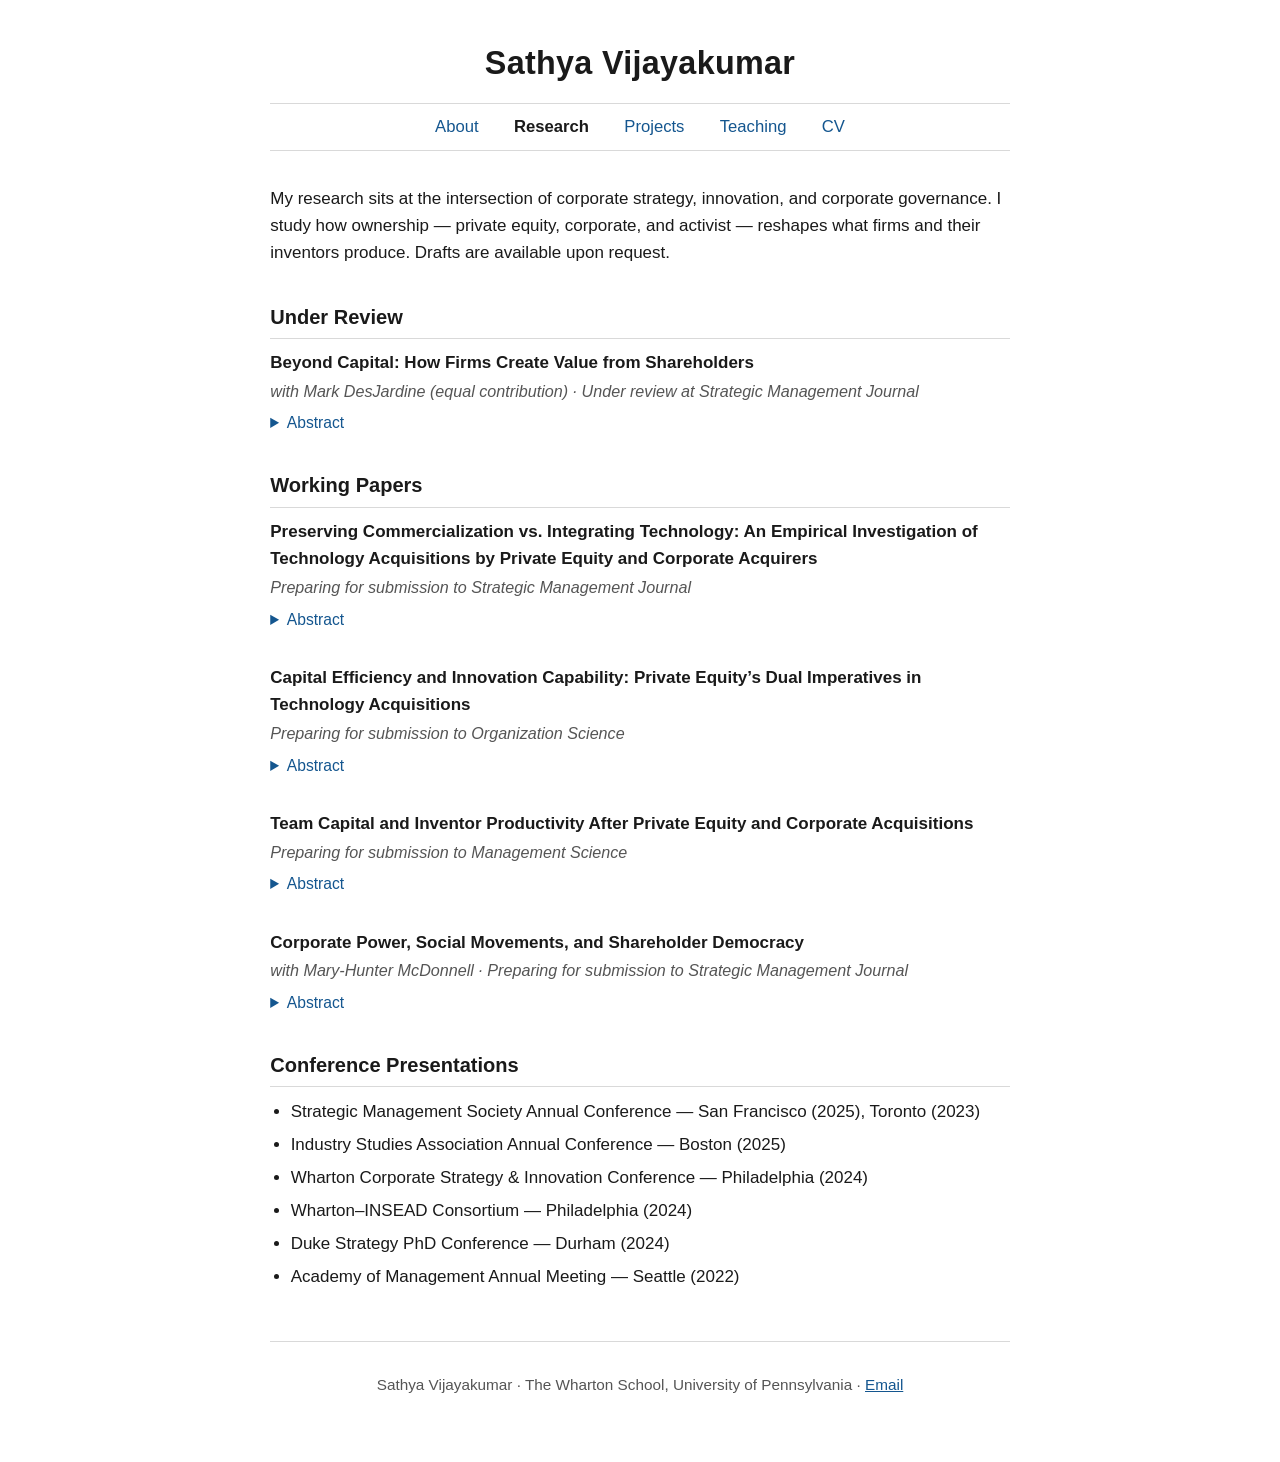
==== research.html @ 431ec49b "Initial site: about, research, projects, teaching, CV Co-Authored-By: Claude Fable 5 <noreply@anthro" ====
<!DOCTYPE html>
<html lang="en">
<head>
  <meta charset="utf-8">
  <meta name="viewport" content="width=device-width, initial-scale=1">
  <title>Research — Sathya Vijayakumar</title>
  <meta name="description" content="Research by Sathya Vijayakumar: private equity, corporate acquirers, technology acquisitions, innovation, and shareholder activism.">
  <link rel="icon" href="data:image/svg+xml,<svg xmlns='http://www.w3.org/2000/svg' viewBox='0 0 100 100'><rect width='100' height='100' rx='14' fill='%2314568f'/><text x='50' y='68' font-size='48' font-family='Arial' font-weight='bold' fill='white' text-anchor='middle'>SV</text></svg>">
  <link rel="stylesheet" href="style.css">
</head>
<body>
<div class="container">

  <header class="site-header">
    <div class="site-name"><a href="index.html">Sathya Vijayakumar</a></div>
    <nav class="site-nav">
      <a href="index.html">About</a>
      <a href="research.html" class="active">Research</a>
      <a href="projects.html">Projects</a>
      <a href="teaching.html">Teaching</a>
      <a href="cv.html">CV</a>
    </nav>
  </header>

  <main>
    <p>My research sits at the intersection of corporate strategy, innovation, and corporate
    governance. I study how ownership &mdash; private equity, corporate, and activist &mdash;
    reshapes what firms and their inventors produce. Drafts are available upon request.</p>

    <h2>Under Review</h2>

    <div class="paper">
      <div class="paper-title">Beyond Capital: How Firms Create Value from Shareholders</div>
      <div class="paper-meta">with Mark DesJardine (equal contribution) &middot; Under review at <em>Strategic Management Journal</em></div>
      <details class="abstract-toggle">
        <summary>Abstract</summary>
        <p>Research on ownership largely treats shareholders as exogenous claimants on firm
        value, emphasizing how firms create value for shareholders rather than through them.
        Yet, in practice, managers influence who owns their firms and how much value they can
        realize from their shareholders. We develop a theory that reconceptualizes
        shareholders as sources of competitive advantage. Central to our theory is owner
        selection capability, which enables firms to identify shareholders whose competencies
        complement organizational needs. Exercising this capability allows firms to generate
        three advantages from owners: resource advantages (enhancing internal capabilities),
        brokerage advantages (bridging industry and geographic boundaries), and stakeholder
        advantages (influencing non-market actors). We aggregate these advantages to quantify
        the incremental value shareholders can contribute beyond capital depending on their
        configuration.</p>
      </details>
    </div>

    <h2>Working Papers</h2>

    <div class="paper">
      <div class="paper-title">Preserving Commercialization vs. Integrating Technology: An Empirical Investigation of Technology Acquisitions by Private Equity and Corporate Acquirers</div>
      <div class="paper-meta">Preparing for submission to <em>Strategic Management Journal</em></div>
      <details class="abstract-toggle">
        <summary>Abstract</summary>
        <p>This study examines how acquirer type shapes innovation at acquired technology
        firms, comparing private equity (PE) and corporate acquirers within a common
        framework. Because PE acquirers are financial owners that lack the complementary
        assets that corporate acquirers use to integrate a target, I argue that the two
        should select and reshape targets in different ways. Studying 375 PE and 2,803
        corporate acquisitions of U.S. technology firms from 1990 to 2022, I find that PE
        acquirers select older, more commercially established targets while corporate
        acquirers select younger, more technically accomplished ones. After the deal,
        corporate-acquired targets decline across all innovation dimensions, whereas
        PE-acquired targets preserve their commercial output and reduce technical output far
        less. The dimensions on which each acquirer selects are the dimensions it reshapes.
        Acquirer type is thus a first-order determinant of target innovation, and selection
        and post-acquisition outcomes are two views of a single strategic logic.</p>
      </details>
    </div>

    <div class="paper">
      <div class="paper-title">Capital Efficiency and Innovation Capability: Private Equity&rsquo;s Dual Imperatives in Technology Acquisitions</div>
      <div class="paper-meta">Preparing for submission to <em>Organization Science</em></div>
      <details class="abstract-toggle">
        <summary>Abstract</summary>
        <p>Private equity has become an increasingly active player in technology acquisitions
        in recent years, yet most prior scholarship has focused on the effects of corporate
        acquirer ownership on performance and innovation outcomes. As a result, research
        provides little guidance on how technology firms should choose between the two
        acquirer types. To remedy this gap, I construct a panel data set of acquisitions in
        the chemical, biopharmaceutical, and medical device industries between 1990 and 2019,
        tracked yearly through 2022. I argue that, unlike corporate acquirers, private equity
        owners must navigate a tension between deploying capital efficiently and maintaining
        the target&rsquo;s capacity to innovate, and that they resolve this tension
        differently from deal to deal. Measuring new product introductions from USPTO
        trademark filings, I find that both private equity and corporate acquirers reduce
        product innovation relative to matched non-acquired controls, but that the decline
        under private equity is substantially and significantly smaller than under corporate
        acquirers. Private equity&rsquo;s effect, moreover, depends on the strategy an owner
        pursues: capital-efficiency strategies such as buy-and-build acquisitions deepen the
        post-acquisition decline, whereas capability-oriented strategies &ndash; secondary
        buyouts, the hiring of commercial-launch leadership, and the retention of the
        target&rsquo;s inventors &ndash; soften it. These findings revise the prevailing view
        that private equity is uniformly detrimental to innovation, showing instead that
        ownership form, and the strategy an owner brings to a target, shapes the innovative
        trajectory of acquired technology firms.</p>
      </details>
    </div>

    <div class="paper">
      <div class="paper-title">Team Capital and Inventor Productivity After Private Equity and Corporate Acquisitions</div>
      <div class="paper-meta">Preparing for submission to <em>Management Science</em></div>
      <details class="abstract-toggle">
        <summary>Abstract</summary>
        <p>Inventors carry productive capital not in themselves alone but in the teams within
        which they have learned to work. I ask what happens to this team capital when a
        technology firm is acquired, and whether the answer depends on the buyer. Corporate
        acquisitions have been studied at the inventor level and private equity (PE) at the
        firm level, but the two have never been compared head-to-head in a single
        inventor-level design. I assemble an inventor-year panel of U.S. acquisitions in
        chemicals, biopharmaceuticals, and medical devices from 1990 to 2022, match acquired
        inventors to similar non-acquired inventors, and split each inventor&rsquo;s post-deal
        output into work done at the acquired firm and work done elsewhere. The two buyers
        move inventor output in opposite directions. Under PE, output at the acquired firm
        holds steady while the most capable inventors produce more elsewhere; under corporate
        ownership, output outside the firm is unchanged while quality falls among the
        inventors who stay. Team capital is the channel, and its two dimensions behave
        differently. The breadth of an inventor&rsquo;s prior collaboration is portable and
        sharpens each pattern, whereas the depth of repeated collaboration with the same
        colleagues is not, and an acquisition erodes it under either owner. Team capital is
        therefore governance-sensitive, and what survives a change in ownership is the
        portable part of an inventor&rsquo;s collaborative capital rather than the
        relationship-specific part that made a particular team productive in the first
        place.</p>
      </details>
    </div>

    <div class="paper">
      <div class="paper-title">Corporate Power, Social Movements, and Shareholder Democracy</div>
      <div class="paper-meta">with Mary-Hunter McDonnell &middot; Preparing for submission to <em>Strategic Management Journal</em></div>
      <details class="abstract-toggle">
        <summary>Abstract</summary>
        <p>Drawing on theories of power, embeddedness, and opportunity structures, we argue
        that corporate power shapes who wins contested fights between activists and companies
        over the legitimacy of firm actions. We present 2 theoretical extensions to the
        literature: (1) We conceptualize corporate opportunities as embedded within political
        opportunity structures (2) We introduce a new theoretical edifice of corporate power
        consisting of Transposing, Contextual, and Conflicting Power. We test our theory
        within the context of shareholder voting and find broad support for our framework. In
        particular, we find that a 1 unit increase in a corporation&rsquo;s Tobin&rsquo;s Q
        (economic power) is associated with both 21% higher odds of activists winning
        challenges at the SEC and 2.1% less vote share for activist resolutions at annual
        meetings.</p>
      </details>
    </div>

    <h2>Conference Presentations</h2>
    <ul class="compact">
      <li>Strategic Management Society Annual Conference &mdash; San Francisco (2025), Toronto (2023)</li>
      <li>Industry Studies Association Annual Conference &mdash; Boston (2025)</li>
      <li>Wharton Corporate Strategy &amp; Innovation Conference &mdash; Philadelphia (2024)</li>
      <li>Wharton&ndash;INSEAD Consortium &mdash; Philadelphia (2024)</li>
      <li>Duke Strategy PhD Conference &mdash; Durham (2024)</li>
      <li>Academy of Management Annual Meeting &mdash; Seattle (2022)</li>
    </ul>
  </main>

  <footer class="site-footer">
    <p>Sathya Vijayakumar &middot; The Wharton School, University of Pennsylvania &middot;
    <a href="mailto:sathyav@wharton.upenn.edu">Email</a></p>
  </footer>

</div>
</body>
</html>
---- style.css ----
/* ============================================================
   Sathya Vijayakumar — personal academic site
   Minimalist, single-column, mirrors matteotranchero.com
   ============================================================ */

:root {
  --text: #1a1a1a;
  --muted: #555;
  --link: #14568f;
  --rule: #d9d9d9;
  --bg: #ffffff;
}

* { box-sizing: border-box; }

html { font-size: 17px; }

body {
  margin: 0;
  background: var(--bg);
  color: var(--text);
  font-family: -apple-system, BlinkMacSystemFont, "Segoe UI", Roboto,
    "Helvetica Neue", Arial, sans-serif;
  line-height: 1.6;
  -webkit-font-smoothing: antialiased;
}

.container {
  max-width: 46rem;
  margin: 0 auto;
  padding: 2.25rem 1.25rem 3rem;
}

/* ---------- Header / nav ---------- */

header.site-header {
  text-align: center;
  margin-bottom: 2rem;
}

.site-name {
  font-size: 1.9rem;
  font-weight: 700;
  letter-spacing: 0.01em;
  margin: 0 0 0.75rem;
}

.site-name a {
  color: var(--text);
  text-decoration: none;
}

nav.site-nav {
  border-top: 1px solid var(--rule);
  border-bottom: 1px solid var(--rule);
  padding: 0.55rem 0;
}

nav.site-nav a {
  color: var(--link);
  text-decoration: none;
  margin: 0 0.9rem;
  font-size: 0.98rem;
}

nav.site-nav a:hover { text-decoration: underline; }

nav.site-nav a.active {
  color: var(--text);
  font-weight: 600;
}

/* ---------- Content ---------- */

h1 {
  font-size: 1.45rem;
  margin: 1.6rem 0 0.9rem;
}

h2 {
  font-size: 1.18rem;
  margin: 2rem 0 0.6rem;
  border-bottom: 1px solid var(--rule);
  padding-bottom: 0.3rem;
}

a { color: var(--link); }

p { margin: 0.8rem 0; }

.muted { color: var(--muted); }

/* About page */

.about-flex {
  display: flex;
  gap: 1.75rem;
  align-items: flex-start;
  margin-top: 1.5rem;
}

.about-text { flex: 1; }

.headshot {
  width: 165px;
  max-width: 38vw;
  height: auto;
  border-radius: 4px;
  flex-shrink: 0;
}

/* Research page */

.paper {
  margin: 0 0 1.9rem;
}

.paper-title {
  font-weight: 600;
  margin-bottom: 0.15rem;
}

.paper-meta {
  font-style: italic;
  color: var(--muted);
  font-size: 0.95rem;
  margin-bottom: 0.35rem;
}

.paper-abstract {
  font-size: 0.95rem;
  margin: 0.35rem 0 0;
}

details.abstract-toggle summary {
  cursor: pointer;
  color: var(--link);
  font-size: 0.92rem;
  user-select: none;
}

details.abstract-toggle p {
  font-size: 0.95rem;
  margin-top: 0.4rem;
}

/* Projects / teaching lists */

.entry { margin: 0 0 1.6rem; }

.entry-title { font-weight: 600; }

ul.compact { padding-left: 1.2rem; margin: 0.4rem 0; }
ul.compact li { margin-bottom: 0.35rem; }

/* ---------- Footer ---------- */

footer.site-footer {
  margin-top: 3rem;
  border-top: 1px solid var(--rule);
  padding-top: 1rem;
  font-size: 0.9rem;
  color: var(--muted);
  text-align: center;
}

footer.site-footer a { color: var(--link); }

/* ---------- Mobile ---------- */

@media (max-width: 600px) {
  html { font-size: 16px; }
  .about-flex { flex-direction: column-reverse; align-items: center; }
  .about-text { width: 100%; }
  nav.site-nav a { margin: 0 0.5rem; font-size: 0.92rem; }
}
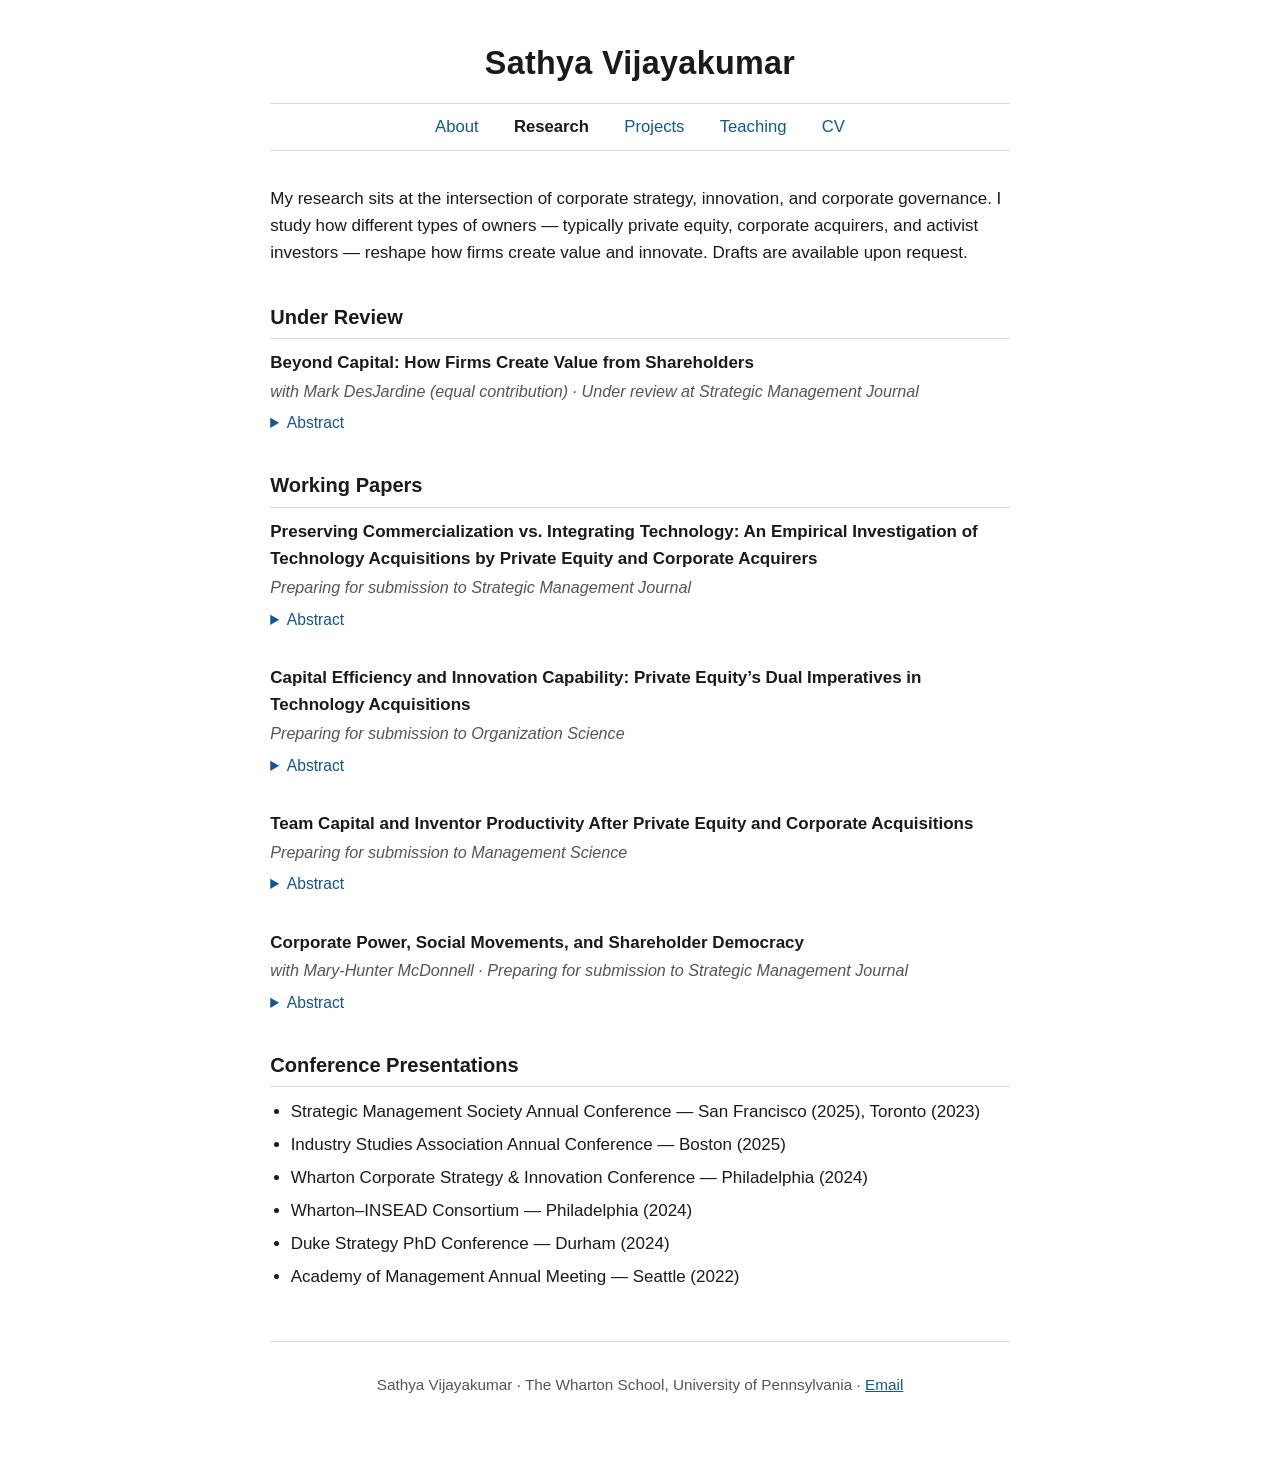
==== commit cfce76d6: "Revise research page intro wording Co-Authored-By: Claude Fable 5 <noreply@anthropic.com> Claude-Ses" ====
--- a/research.html
+++ b/research.html
@@ -24,8 +24,9 @@
 
   <main>
     <p>My research sits at the intersection of corporate strategy, innovation, and corporate
-    governance. I study how ownership &mdash; private equity, corporate, and activist &mdash;
-    reshapes what firms and their inventors produce. Drafts are available upon request.</p>
+    governance. I study how different types of owners &mdash; typically private equity,
+    corporate acquirers, and activist investors &mdash; reshape how firms create value and
+    innovate. Drafts are available upon request.</p>
 
     <h2>Under Review</h2>
 
